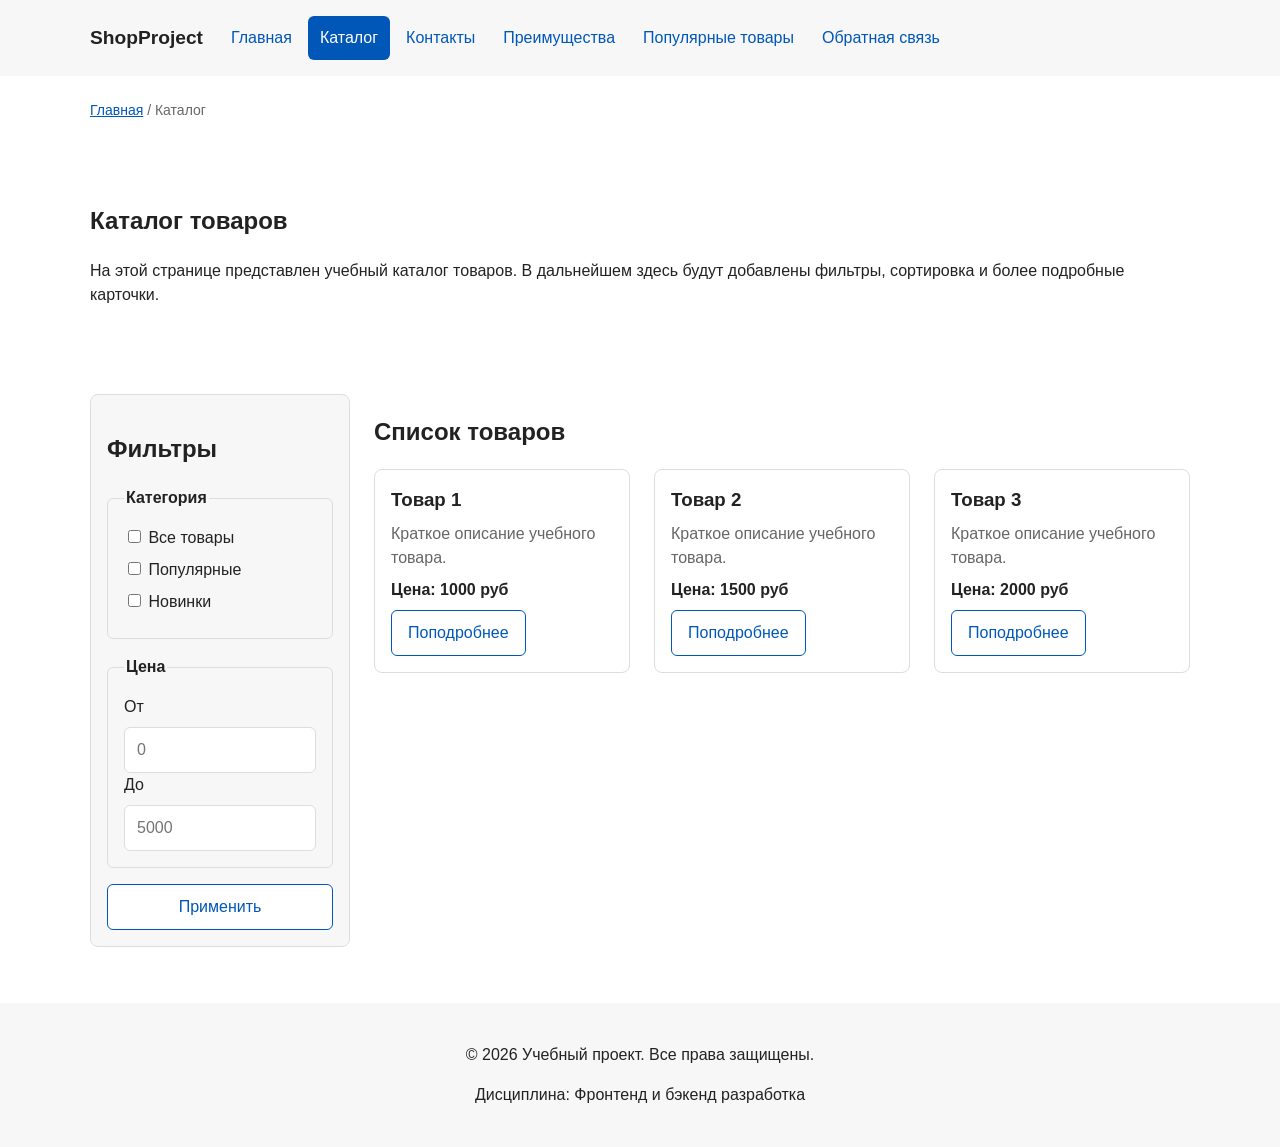
==== catalog.html @ de34247c "feat: add responsive layout styles" ====
<!DOCTYPE html>
<html lang="ru">
<head>
  <meta charset="UTF-8">
  <meta name="viewport" content="width=device-width, initial-scale=1.0">
  <meta name="description" content="Каталог товаров учебного интернет-магазина.">
  <title>Каталог товаров — Учебный интернет-магазин</title>
  <link rel="stylesheet" href="css/style.css">
  <link rel="stylesheet" href="css/responsive.css">
</head>
<body>
    <header class="site-header">
        <div class="site-header__inner">

            <a class="site-header__logo" href="index.html">
                ShopProject
            </a>

            <nav class="site-nav" aria-label="Основная навигация">
                <ul class="site-nav__list">
                    <li class="site-nav__item">
                        <a class="site-nav__link" href="index.html">Главная</a>
                    </li>
                    <li class="site-nav__item">
                        <a class="site-nav__link site-nav__link--active" href="catalog.html">Каталог</a>
                    </li>
                    <li class="site-nav__item">
                        <a class="site-nav__link" href="contacts.html">Контакты</a>
                    </li>
                    <li class="site-nav__item">
                        <a class="site-nav__link" href="index.html#advantages">Преимущества</a>
                    </li>
                    <li class="site-nav__item">
                        <a class="site-nav__link" href="index.html#popular">Популярные товары</a>
                    </li>
                    <li class="site-nav__item">
                        <a class="site-nav__link" href="index.html#contacts">Обратная связь</a>
                    </li>
                </ul>
            </nav>

        </div>
    </header>

  <main>
    <nav class="breadcrumbs" aria-label="Хлебные крошки">
      <a class="breadcrumbs__link" href="index.html">Главная</a>
      <span class="breadcrumbs__current">Каталог</span>
    </nav>

    <section class="section">
      <h1>Каталог товаров</h1>
      <p>
        На этой странице представлен учебный каталог товаров.
        В дальнейшем здесь будут добавлены фильтры, сортировка и более
        подробные карточки.
      </p>
    </section>

   <section class="catalog-layout">
  <aside class="catalog-filters">
    <h2>Фильтры</h2>

    <form class="filters-form" action="#" method="get">
      <fieldset class="filters-form__fieldset">
        <legend class="filters-form__legend">Категория</legend>

        <label class="filters-form__label">
          <input type="checkbox" name="category" value="all">
          Все товары
        </label>

        <label class="filters-form__label">
          <input type="checkbox" name="category" value="popular">
          Популярные
        </label>

        <label class="filters-form__label">
          <input type="checkbox" name="category" value="new">
          Новинки
        </label>
      </fieldset>

      <fieldset class="filters-form__fieldset">
        <legend class="filters-form__legend">Цена</legend>

        <label class="filters-form__label" for="price-from">От</label>
        <input class="filters-form__input" id="price-from" name="price-from" type="number" min="0" placeholder="0">

        <label class="filters-form__label" for="price-to">До</label>
        <input class="filters-form__input" id="price-to" name="price-to" type="number" min="0" placeholder="5000">
      </fieldset>

      <button class="button" type="submit">Применить</button>
    </form>
  </aside>

  <section class="catalog-products">
    <h2>Список товаров</h2>
    <div class="products-grid">
      <article class="product-card">
        <h3 class="product-card__title">Товар 1</h3>
        <p class="product-card__description">Краткое описание учебного товара.</p>
        <p class="product-card__price">Цена: 1000 руб</p>
        <a class="button product-card__button" href="product.html#product-1">Поподробнее</a>
      </article>
      <article class="product-card">
        <h3 class="product-card__title">Товар 2</h3>
        <p class="product-card__description">Краткое описание учебного товара.</p>
        <p class="product-card__price">Цена: 1500 руб</p>
        <a class="button product-card__button" href="product.html#product-2">Поподробнее</a>
      </article>
      <article class="product-card">
        <h3 class="product-card__title">Товар 3</h3>
        <p class="product-card__description">Краткое описание учебного товара.</p>
        <p class="product-card__price">Цена: 2000 руб</p>
        <a class="button product-card__button" href="product.html#product-3">Поподробнее</a>
      </article>
    </div>
  </section>
</section>

  </main>

  <footer>
    <p>&copy; 2026 Учебный проект. Все права защищены.</p>
    <p>Дисциплина: Фронтенд и бэкенд разработка</p>
  </footer>
</body>
</html>
---- css/style.css ----
/* 1. Переменные дизайна (практическая №4) */

:root {
    --color-bg: #fff;
    --color-text: #222;
    --color-muted: #666;
    --color-primary: #0057b8;
    --color-primary-dark: #003f86;
    --color-border: #ddd;
    --color-surface: #f7f7f7;
    --color-surface-accent: #eef5ff;
    --color-success: #168a2f;
    --color-success-bg: #eefaf0;
    --color-danger: #b00020;
    --color-white: #fff;

    --space-xs: 4px;
    --space-sm: 8px;
    --space-md: 16px;
    --space-lg: 24px;
    --space-xl: 32px;

    --radius-sm: 6px;
    --radius-md: 8px;
    --radius-lg: 12px;

    --container-width: 1100px;
}

/* 2. Базовые стили */

*, *::before, *::after {
    box-sizing: border-box;
}

html {
    scroll-behavior: smooth;
}

body {
    margin: 0;
    font: 16px/1.5 Arial, sans-serif;
    color: var(--color-text);
    background: var(--color-bg);
}

main {
    padding-block: var(--space-lg);
}

img, video {
    max-width: 100%;
    height: auto;
}

button, input, textarea, select {
    font: inherit;
}

a {
    color: var(--color-primary);
}

a:hover {
    color: var(--color-primary-dark);
}

:where(a, button, input, select, textarea):focus-visible {
    outline: 2px solid var(--color-primary);
    outline-offset: 3px;
}

.section, .hero, .catalog-layout, .breadcrumbs, .aside-info {
    width: min(calc(100% - 32px), var(--container-width));
    margin-inline: auto;
}

.section, .hero, .catalog-layout, .aside-info {
    margin-bottom: var(--space-xl);
}

.section h2 {
    margin-top: 0;
}

/* 3. Шапка, навигация и подвал */

.site-header {
    padding-block: var(--space-md);
    background: var(--color-surface);
}

.site-header__inner {
    width: min(calc(100% - 32px), var(--container-width));
    margin-inline: auto;
    display: flex;
    flex-direction: column;
    gap: var(--space-md);
}

.site-header__logo {
    color: var(--color-text);
    font-size: 1.2rem;
    font-weight: 700;
    text-decoration: none;
}

.site-nav__list {
    display: flex;
    flex-direction: column;
    gap: var(--space-xs);
    padding: 0;
    margin: 0;
    list-style: none;
}

.site-nav__link {
    display: block;
    padding: 10px 12px;
    color: var(--color-primary);
    text-decoration: none;
    border-radius: var(--radius-sm);
}

.site-nav__link:hover,
.site-nav__link--active {
    color: var(--color-white);
    background: var(--color-primary);
}

.site-footer, footer {
    padding: var(--space-lg);
    background: var(--color-surface);
    text-align: center;
}

/* 4. Кнопки, крошки, заметки */

.button {
    display: inline-block;
    padding: 10px 16px;
    border: 1px solid var(--color-primary);
    border-radius: var(--radius-sm);
    color: var(--color-primary);
    background: var(--color-white);
    text-decoration: none;
    cursor: pointer;
}

.button:hover,
.button--primary:hover,
.button--secondary:hover {
    color: var(--color-white);
    background: var(--color-primary-dark);
}

.button--primary {
    color: var(--color-white);
    background: var(--color-primary);
}

.button--secondary {
    color: var(--color-primary);
    background: transparent;
}

.button:disabled {
    opacity: 0.6;
    cursor: not-allowed;
}

.breadcrumbs {
    margin-bottom: var(--space-lg);
    color: var(--color-muted);
    font-size: 0.875rem;
}

.breadcrumbs__current::before {
    content: " / ";
}

.aside-info {
    padding: var(--space-md);
    border-left: 4px solid var(--color-primary);
    background: var(--color-surface);
}

/* 5. Первый экран */

.hero {
    padding: var(--space-xl);
    background: var(--color-surface-accent);
    border-radius: var(--radius-lg);
}

.hero__content, .hero__media {
    min-width: 0;
}

.hero__title {
    margin-top: 0;
    line-height: 1.1;
}

.hero__image {
    display: block;
    width: 100%;
    border-radius: var(--radius-md);
    object-fit: cover;
}

/* 6. Карточки товаров */

.products-grid {
    display: grid;
    grid-template-columns: minmax(0, 1fr);
    gap: var(--space-lg);
}

.product-card {
    display: flex;
    flex-direction: column;
    min-width: 0;
    gap: var(--space-sm);
    padding: var(--space-md);
    border: 1px solid var(--color-border);
    border-radius: var(--radius-md);
    background: var(--color-bg);
}

.product-card:hover,
.product-card--featured {
    border-color: var(--color-primary);
}

.product-card__image {
    display: block;
    width: 100%;
    aspect-ratio: 4 / 3;
    object-fit: cover;
    border-radius: var(--radius-md);
}

.product-card__title,
.product-card__description,
.product-card__price {
    margin: 0;
    overflow-wrap: anywhere;
}

.product-card__description {
    color: var(--color-muted);
}

.product-card__price {
    font-weight: 700;
}

.product-card__button {
    margin-top: auto;
    align-self: flex-start;
}

/* 7. Каталог с фильтрами */

.catalog-layout {
    display: grid;
    grid-template-columns: minmax(0, 1fr);
    grid-template-areas: "filters" "products";
    gap: var(--space-lg);
}

.catalog-filters {
    grid-area: filters;
    min-width: 0;
    padding: var(--space-md);
    border: 1px solid var(--color-border);
    border-radius: var(--radius-md);
    background: var(--color-surface);
}

.catalog-products {
    grid-area: products;
    min-width: 0;
}

.filters-form {
    display: grid;
    gap: var(--space-md);
}

.filters-form__fieldset {
    min-width: 0;
    margin: 0;
    padding: var(--space-md);
    border: 1px solid var(--color-border);
    border-radius: var(--radius-sm);
}

.filters-form__legend {
    font-weight: 700;
}

.filters-form__label {
    display: block;
    margin-bottom: var(--space-sm);
}

.filters-form__input {
    width: 100%;
    min-width: 0;
    padding: 10px 12px;
    border: 1px solid var(--color-border);
    border-radius: var(--radius-sm);
}

/* 8. Одна product.html для трёх товаров */

.product-links, .product-navigation {
    display: flex;
    flex-wrap: wrap;
    gap: var(--space-md);
}

.product-detail {
    display: none;
    scroll-margin-top: var(--space-lg);
}

#product-1 {
    display: block;
}

.product-detail:target {
    display: block;
}

body:has(.product-detail:target) #product-1:not(:target) {
    display: none;
}

.product-detail__layout {
    display: grid;
    grid-template-columns: minmax(0, 1fr);
    gap: var(--space-lg);
    align-items: start;
}

.product-detail__media {
    position: relative;
    min-width: 0;
}

.product-detail__image {
    display: block;
    width: 100%;
    aspect-ratio: 4 / 3;
    object-fit: cover;
    border: 1px solid var(--color-border);
    border-radius: var(--radius-md);
}

.product-detail__badge {
    position: absolute;
    top: 12px;
    right: 12px;
    padding: 6px 12px;
    border-radius: var(--radius-sm);
    color: var(--color-white);
    background: var(--color-primary);
    font-weight: 700;
}

.product-detail__title,
.product-detail__subtitle {
    margin-top: 0;
}

.product-detail__description {
    line-height: 1.6;
}

.product-detail__price {
    font-size: 1.4rem;
    font-weight: 700;
}

.product-detail__availability {
    margin-bottom: var(--space-lg);
}

.product-detail__back {
    display: block;
    margin-top: var(--space-md);
}

/* 9. Таблица характеристик */

.product-specifications {
    margin-top: var(--space-xl);
}

.table-wrapper {
    width: 100%;
    overflow-x: auto;
    -webkit-overflow-scrolling: touch;
}

.product-table {
    width: 100%;
    min-width: 480px;
    border-collapse: collapse;
    text-align: left;
}

.product-table__caption {
    padding: 12px;
    font-weight: 700;
    text-align: left;
}

.product-table th,
.product-table td {
    padding: 12px;
    border: 1px solid var(--color-border);
    text-align: left;
}

.product-table__head {
    background: var(--color-surface);
}

/* 10. Форма заявки */

.order-form__field {
    margin-bottom: var(--space-md);
}

.order-form__label {
    display: block;
    margin-bottom: var(--space-xs);
}

.order-form__input,
.order-form__select,
.order-form__textarea {
    display: block;
    width: 100%;
    min-width: 0;
    min-height: 44px;
    padding: 10px 12px;
    border: 1px solid var(--color-border);
    border-radius: var(--radius-sm);
    background: var(--color-white);
}

.order-form__textarea {
    min-height: 120px;
    resize: vertical;
}

.order-form__input:hover,
.order-form__select:hover,
.order-form__textarea:hover {
    border-color: var(--color-primary);
}

.order-form__input[aria-invalid="true"],
.order-form__select[aria-invalid="true"],
.order-form__textarea[aria-invalid="true"] {
    border-color: var(--color-danger);
}

.order-form__field--checkbox input {
    width: auto;
    min-height: auto;
}

.order-form__actions {
    display: flex;
    flex-wrap: wrap;
    gap: var(--space-md);
}

.order-page__form {
    display: grid;
    grid-template-columns: minmax(0, 1fr);
    gap: var(--space-md);
    max-width: 760px;
    padding: var(--space-lg);
    border: 1px solid var(--color-border);
    border-radius: var(--radius-md);
}

.order-page__form .order-form__field {
    min-width: 0;
    margin-bottom: 0;
}

.order-page__form .order-form__field--checkbox,
.order-page__form .order-form__field--wide,
.order-page__form .order-form__actions {
    grid-column: 1 / -1;
}

/* 11. Модальное окно */

.order-dialog {
    width: min(calc(100% - 32px), 560px);
    max-height: calc(100dvh - 32px);
    padding: var(--space-lg);
    overflow: auto;
    border: 0;
    border-radius: var(--radius-lg);
}

.order-dialog::backdrop {
    background: rgb(0 0 0 / 0.5);
}

.order-dialog__title {
    margin-top: 0;
}

.success-message {
    max-width: var(--container-width);
    margin: var(--space-lg) auto;
    padding: var(--space-md);
    border-left: 4px solid var(--color-success);
    background: var(--color-success-bg);
}

.success-message[hidden] {
    display: none;
}
---- css/responsive.css ----
/* Практическая №12. Mobile First */
/* Подключается после style.css */

/* 1. Телефон */

.section {
    padding-block: clamp(16px, 3vw, 40px);
}

.site-header {
    position: static;
}

.site-nav__list {
    flex-direction: column;
    align-items: stretch;
}

.hero {
    display: grid;
    grid-template-columns: minmax(0, 1fr);
    gap: var(--space-lg);
    align-items: center;
}

.hero__title {
    font-size: clamp(28px, 7vw, 56px);
}

.products-grid {
    grid-template-columns: minmax(0, 1fr);
}

.catalog-layout {
    grid-template-columns: minmax(0, 1fr);
    grid-template-areas: "filters" "products";
}

.catalog-filters {
    position: static;
}

.product-detail__layout {
    grid-template-columns: minmax(0, 1fr);
}

.order-page__form {
    grid-template-columns: minmax(0, 1fr);
}

.table-wrapper {
    overflow-x: auto;
}

.order-dialog {
    max-height: calc(100dvh - 32px);
    overflow-y: auto;
}

/* 2. От 640px */

@media (min-width: 640px) {
    .products-grid {
        grid-template-columns: repeat(2, minmax(0, 1fr));
    }
}

/* 3. От 768px */

@media (min-width: 768px) {
    .site-header__inner {
        flex-direction: row;
        align-items: center;
        flex-wrap: wrap;
    }

    .site-nav__list {
        flex-direction: row;
        flex-wrap: wrap;
        align-items: center;
    }

    .product-detail__layout {
        grid-template-columns: repeat(2, minmax(0, 1fr));
    }

    .order-page__form {
        grid-template-columns: repeat(2, minmax(0, 1fr));
    }

    .order-page__form .order-form__field--wide,
    .order-page__form .order-form__field--checkbox,
    .order-page__form .order-form__actions {
        grid-column: 1 / -1;
    }
}

/* 4. От 900px */

@media (min-width: 900px) {
    .hero:has(.hero__media) {
        grid-template-columns:
            minmax(0, 1fr)
            minmax(280px, 480px);
    }
}

/* 5. От 1024px */

@media (min-width: 1024px) {
    .site-header {
        position: sticky;
        top: 0;
        z-index: 100;
    }

    .products-grid {
        grid-template-columns: repeat(3, minmax(0, 1fr));
    }

    .catalog-layout {
        grid-template-columns: 260px minmax(0, 1fr);
        grid-template-areas: "filters products";
        align-items: start;
    }

    .catalog-filters {
        position: sticky;
        top: 120px;
    }

    .product-detail {
        scroll-margin-top: 130px;
    }
}
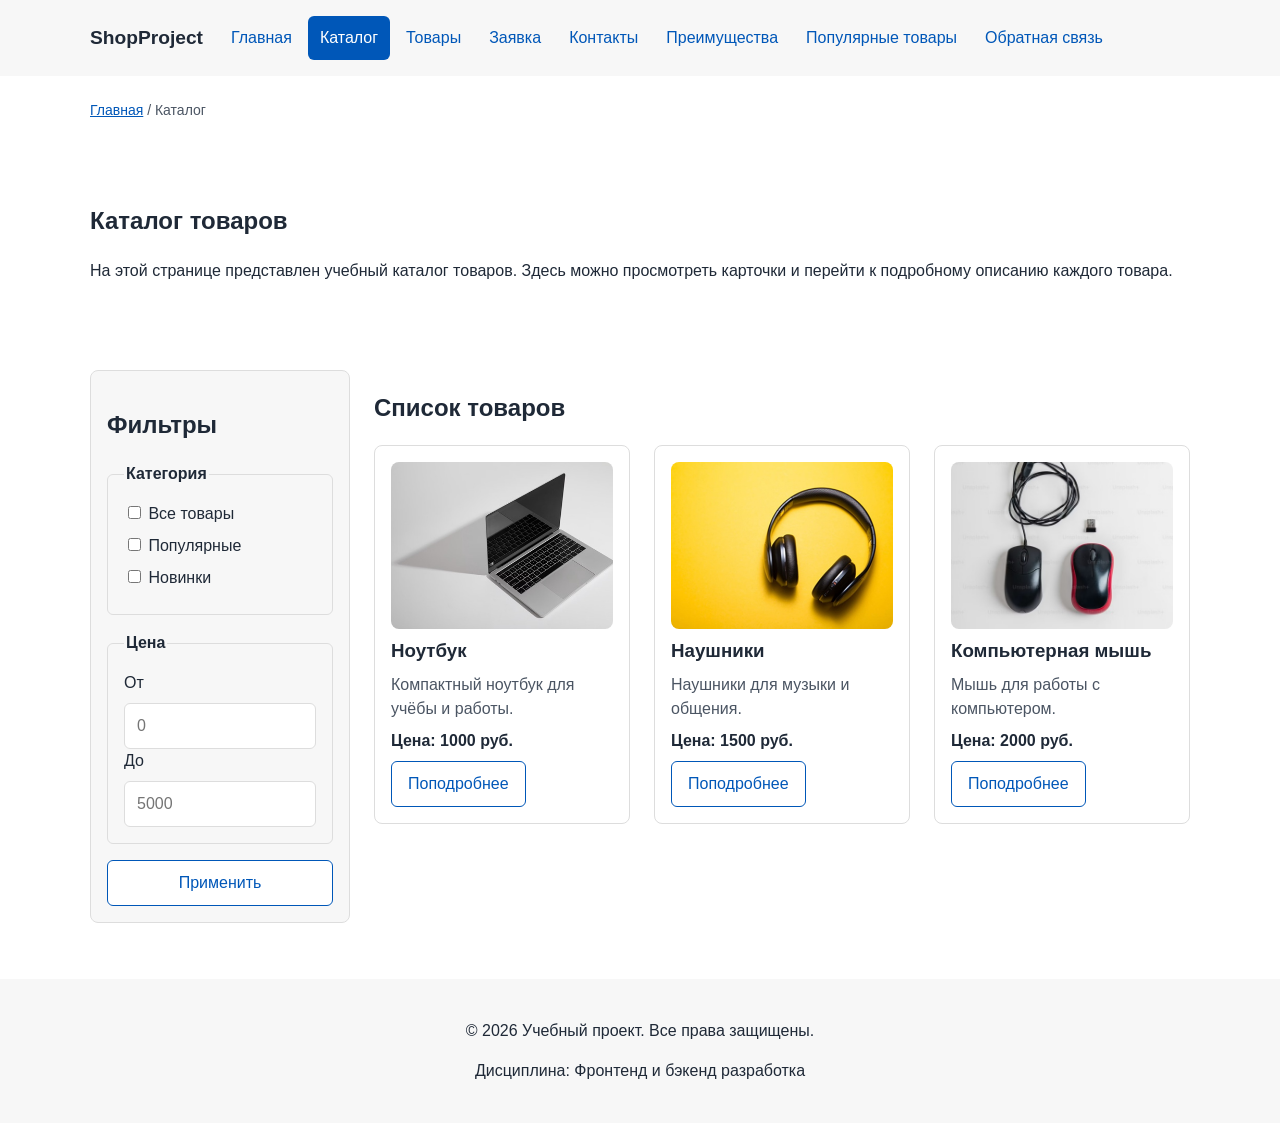
==== commit 762ac909: "fix: improve accessibility and add Lighthouse report" ====
--- a/catalog.html
+++ b/catalog.html
@@ -1,20 +1,24 @@
+
 <!DOCTYPE html>
 <html lang="ru">
 <head>
-  <meta charset="UTF-8">
-  <meta name="viewport" content="width=device-width, initial-scale=1.0">
-  <meta name="description" content="Каталог товаров учебного интернет-магазина.">
-  <title>Каталог товаров — Учебный интернет-магазин</title>
-  <link rel="stylesheet" href="css/style.css">
-  <link rel="stylesheet" href="css/responsive.css">
+    <meta charset="UTF-8">
+    <meta name="viewport" content="width=device-width, initial-scale=1.0">
+    <meta name="description" content="Каталог товаров учебного интернет-магазина.">
+    <title>Каталог — ShopProject</title>
+
+    <link rel="stylesheet" href="css/style.css">
+    <link rel="stylesheet" href="css/responsive.css">
+    <script src="js/main.js" defer></script>
 </head>
 <body>
+    <a class="skip-link" href="#main">
+        Перейти к основному содержимому
+    </a>
+
     <header class="site-header">
         <div class="site-header__inner">
-
-            <a class="site-header__logo" href="index.html">
-                ShopProject
-            </a>
+            <a class="site-header__logo" href="index.html">ShopProject</a>
 
             <nav class="site-nav" aria-label="Основная навигация">
                 <ul class="site-nav__list">
@@ -22,7 +26,14 @@
                         <a class="site-nav__link" href="index.html">Главная</a>
                     </li>
                     <li class="site-nav__item">
-                        <a class="site-nav__link site-nav__link--active" href="catalog.html">Каталог</a>
+                        <a class="site-nav__link site-nav__link--active"
+                           href="catalog.html" aria-current="page">Каталог</a>
+                    </li>
+                    <li class="site-nav__item">
+                        <a class="site-nav__link" href="product.html">Товары</a>
+                    </li>
+                    <li class="site-nav__item">
+                        <a class="site-nav__link" href="order.html">Заявка</a>
                     </li>
                     <li class="site-nav__item">
                         <a class="site-nav__link" href="contacts.html">Контакты</a>
@@ -38,93 +49,139 @@
                     </li>
                 </ul>
             </nav>
-
         </div>
     </header>
 
-  <main>
-    <nav class="breadcrumbs" aria-label="Хлебные крошки">
-      <a class="breadcrumbs__link" href="index.html">Главная</a>
-      <span class="breadcrumbs__current">Каталог</span>
-    </nav>
+    <main id="main" tabindex="-1">
+        <nav class="breadcrumbs" aria-label="Хлебные крошки">
+            <a class="breadcrumbs__link" href="index.html">Главная</a>
+            <span class="breadcrumbs__current" aria-current="page">
+                Каталог
+            </span>
+        </nav>
 
-    <section class="section">
-      <h1>Каталог товаров</h1>
-      <p>
-        На этой странице представлен учебный каталог товаров.
-        В дальнейшем здесь будут добавлены фильтры, сортировка и более
-        подробные карточки.
-      </p>
-    </section>
+        <section class="section">
+            <h1>Каталог товаров</h1>
+            <p>
+                На этой странице представлен учебный каталог товаров.
+                Здесь можно просмотреть карточки и перейти к подробному
+                описанию каждого товара.
+            </p>
+        </section>
 
-   <section class="catalog-layout">
-  <aside class="catalog-filters">
-    <h2>Фильтры</h2>
+        <section class="catalog-layout">
+            <aside class="catalog-filters">
+                <h2>Фильтры</h2>
 
-    <form class="filters-form" action="#" method="get">
-      <fieldset class="filters-form__fieldset">
-        <legend class="filters-form__legend">Категория</legend>
+                <form class="filters-form" action="#" method="get">
+                    <fieldset class="filters-form__fieldset">
+                        <legend class="filters-form__legend">Категория</legend>
 
-        <label class="filters-form__label">
-          <input type="checkbox" name="category" value="all">
-          Все товары
-        </label>
+                        <label class="filters-form__label">
+                            <input type="checkbox" name="category" value="all">
+                            Все товары
+                        </label>
 
-        <label class="filters-form__label">
-          <input type="checkbox" name="category" value="popular">
-          Популярные
-        </label>
+                        <label class="filters-form__label">
+                            <input type="checkbox" name="category" value="popular">
+                            Популярные
+                        </label>
 
-        <label class="filters-form__label">
-          <input type="checkbox" name="category" value="new">
-          Новинки
-        </label>
-      </fieldset>
+                        <label class="filters-form__label">
+                            <input type="checkbox" name="category" value="new">
+                            Новинки
+                        </label>
+                    </fieldset>
 
-      <fieldset class="filters-form__fieldset">
-        <legend class="filters-form__legend">Цена</legend>
+                    <fieldset class="filters-form__fieldset">
+                        <legend class="filters-form__legend">Цена</legend>
 
-        <label class="filters-form__label" for="price-from">От</label>
-        <input class="filters-form__input" id="price-from" name="price-from" type="number" min="0" placeholder="0">
+                        <label class="filters-form__label" for="price-from">От</label>
+                        <input class="filters-form__input"
+                               id="price-from" name="price-from"
+                               type="number" min="0" placeholder="0">
 
-        <label class="filters-form__label" for="price-to">До</label>
-        <input class="filters-form__input" id="price-to" name="price-to" type="number" min="0" placeholder="5000">
-      </fieldset>
+                        <label class="filters-form__label" for="price-to">До</label>
+                        <input class="filters-form__input"
+                               id="price-to" name="price-to"
+                               type="number" min="0" placeholder="5000">
+                    </fieldset>
 
-      <button class="button" type="submit">Применить</button>
-    </form>
-  </aside>
+                    <button class="button" type="submit">Применить</button>
+                </form>
+            </aside>
 
-  <section class="catalog-products">
-    <h2>Список товаров</h2>
-    <div class="products-grid">
-      <article class="product-card">
-        <h3 class="product-card__title">Товар 1</h3>
-        <p class="product-card__description">Краткое описание учебного товара.</p>
-        <p class="product-card__price">Цена: 1000 руб</p>
-        <a class="button product-card__button" href="product.html#product-1">Поподробнее</a>
-      </article>
-      <article class="product-card">
-        <h3 class="product-card__title">Товар 2</h3>
-        <p class="product-card__description">Краткое описание учебного товара.</p>
-        <p class="product-card__price">Цена: 1500 руб</p>
-        <a class="button product-card__button" href="product.html#product-2">Поподробнее</a>
-      </article>
-      <article class="product-card">
-        <h3 class="product-card__title">Товар 3</h3>
-        <p class="product-card__description">Краткое описание учебного товара.</p>
-        <p class="product-card__price">Цена: 2000 руб</p>
-        <a class="button product-card__button" href="product.html#product-3">Поподробнее</a>
-      </article>
-    </div>
-  </section>
-</section>
+            <section class="catalog-products">
+                <h2>Список товаров</h2>
 
-  </main>
+                <div class="products-grid">
+                    <article class="product-card">
+                        <img class="product-card__image"
+                             src="images/product-1-640.jpg"
+                             srcset="images/product-1-480.jpg 480w,
+                                     images/product-1-640.jpg 640w,
+                                     images/product-1-960.jpg 960w"
+                             sizes="(max-width: 639px) 100vw,
+                                    (max-width: 1023px) 50vw, 33vw"
+                             alt="Серебристый ноутбук"
+                             width="640" height="480" loading="lazy">
 
-  <footer>
-    <p>&copy; 2026 Учебный проект. Все права защищены.</p>
-    <p>Дисциплина: Фронтенд и бэкенд разработка</p>
-  </footer>
+                        <h3 class="product-card__title">Ноутбук</h3>
+                        <p class="product-card__description">
+                            Компактный ноутбук для учёбы и работы.
+                        </p>
+                        <p class="product-card__price">Цена: 1000 руб.</p>
+                        <a class="button product-card__button"
+                           href="product.html#product-1">Поподробнее</a>
+                    </article>
+
+                    <article class="product-card">
+                        <img class="product-card__image"
+                             src="images/product-2-640.jpg"
+                             srcset="images/product-2-480.jpg 480w,
+                                     images/product-2-640.jpg 640w,
+                                     images/product-2-960.jpg 960w"
+                             sizes="(max-width: 639px) 100vw,
+                                    (max-width: 1023px) 50vw, 33vw"
+                             alt="Чёрные полноразмерные наушники"
+                             width="640" height="480" loading="lazy">
+
+                        <h3 class="product-card__title">Наушники</h3>
+                        <p class="product-card__description">
+                            Наушники для музыки и общения.
+                        </p>
+                        <p class="product-card__price">Цена: 1500 руб.</p>
+                        <a class="button product-card__button"
+                           href="product.html#product-2">Поподробнее</a>
+                    </article>
+
+                    <article class="product-card">
+                        <img class="product-card__image"
+                             src="images/product-3-640.jpg"
+                             srcset="images/product-3-480.jpg 480w,
+                                     images/product-3-640.jpg 640w,
+                                     images/product-3-960.jpg 960w"
+                             sizes="(max-width: 639px) 100vw,
+                                    (max-width: 1023px) 50vw, 33vw"
+                             alt="Две компьютерные мыши"
+                             width="640" height="480" loading="lazy">
+
+                        <h3 class="product-card__title">Компьютерная мышь</h3>
+                        <p class="product-card__description">
+                            Мышь для работы с компьютером.
+                        </p>
+                        <p class="product-card__price">Цена: 2000 руб.</p>
+                        <a class="button product-card__button"
+                           href="product.html#product-3">Поподробнее</a>
+                    </article>
+                </div>
+            </section>
+        </section>
+    </main>
+
+    <footer class="site-footer">
+        <p>© 2026 Учебный проект. Все права защищены.</p>
+        <p>Дисциплина: Фронтенд и бэкенд разработка</p>
+    </footer>
 </body>
 </html>
--- a/css/style.css
+++ b/css/style.css
@@ -1,10 +1,8 @@
-
 /* 1. Переменные дизайна (практическая №4) */
-
 :root {
     --color-bg: #fff;
-    --color-text: #222;
-    --color-muted: #666;
+    --color-text: #1f2937;
+    --color-muted: #4b5563;
     --color-primary: #0057b8;
     --color-primary-dark: #003f86;
     --color-border: #ddd;
@@ -14,83 +12,44 @@
     --color-success-bg: #eefaf0;
     --color-danger: #b00020;
     --color-white: #fff;
-
     --space-xs: 4px;
     --space-sm: 8px;
     --space-md: 16px;
     --space-lg: 24px;
     --space-xl: 32px;
-
     --radius-sm: 6px;
     --radius-md: 8px;
     --radius-lg: 12px;
-
     --container-width: 1100px;
 }
 
 /* 2. Базовые стили */
-
-*, *::before, *::after {
-    box-sizing: border-box;
-}
-
-html {
-    scroll-behavior: smooth;
-}
-
+*, *::before, *::after { box-sizing: border-box; }
+html { scroll-behavior: smooth; }
 body {
     margin: 0;
     font: 16px/1.5 Arial, sans-serif;
     color: var(--color-text);
     background: var(--color-bg);
 }
-
-main {
-    padding-block: var(--space-lg);
-}
-
-img, video {
-    max-width: 100%;
-    height: auto;
-}
-
-button, input, textarea, select {
-    font: inherit;
-}
-
-a {
-    color: var(--color-primary);
-}
-
-a:hover {
-    color: var(--color-primary-dark);
-}
-
-:where(a, button, input, select, textarea):focus-visible {
-    outline: 2px solid var(--color-primary);
+main { padding-block: var(--space-lg); }
+img, video { max-width: 100%; height: auto; }
+button, input, textarea, select { font: inherit; }
+a { color: var(--color-primary); }
+a:hover { color: var(--color-primary-dark); }
+:focus-visible {
+    outline: 3px solid var(--color-primary);
     outline-offset: 3px;
 }
-
 .section, .hero, .catalog-layout, .breadcrumbs, .aside-info {
     width: min(calc(100% - 32px), var(--container-width));
     margin-inline: auto;
 }
-
-.section, .hero, .catalog-layout, .aside-info {
-    margin-bottom: var(--space-xl);
-}
-
-.section h2 {
-    margin-top: 0;
-}
+.section, .hero, .catalog-layout, .aside-info { margin-bottom: var(--space-xl); }
+.section h2 { margin-top: 0; }
 
 /* 3. Шапка, навигация и подвал */
-
-.site-header {
-    padding-block: var(--space-md);
-    background: var(--color-surface);
-}
-
+.site-header { padding-block: var(--space-md); background: var(--color-surface); }
 .site-header__inner {
     width: min(calc(100% - 32px), var(--container-width));
     margin-inline: auto;
@@ -98,14 +57,12 @@
     flex-direction: column;
     gap: var(--space-md);
 }
-
 .site-header__logo {
     color: var(--color-text);
     font-size: 1.2rem;
     font-weight: 700;
     text-decoration: none;
 }
-
 .site-nav__list {
     display: flex;
     flex-direction: column;
@@ -114,7 +71,6 @@
     margin: 0;
     list-style: none;
 }
-
 .site-nav__link {
     display: block;
     padding: 10px 12px;
@@ -122,13 +78,10 @@
     text-decoration: none;
     border-radius: var(--radius-sm);
 }
-
-.site-nav__link:hover,
-.site-nav__link--active {
+.site-nav__link:hover, .site-nav__link--active {
     color: var(--color-white);
     background: var(--color-primary);
 }
-
 .site-footer, footer {
     padding: var(--space-lg);
     background: var(--color-surface);
@@ -136,7 +89,6 @@
 }
 
 /* 4. Кнопки, крошки, заметки */
-
 .button {
     display: inline-block;
     padding: 10px 16px;
@@ -147,39 +99,15 @@
     text-decoration: none;
     cursor: pointer;
 }
-
-.button:hover,
-.button--primary:hover,
-.button--secondary:hover {
+.button:hover, .button--primary:hover, .button--secondary:hover {
     color: var(--color-white);
     background: var(--color-primary-dark);
 }
-
-.button--primary {
-    color: var(--color-white);
-    background: var(--color-primary);
-}
-
-.button--secondary {
-    color: var(--color-primary);
-    background: transparent;
-}
-
-.button:disabled {
-    opacity: 0.6;
-    cursor: not-allowed;
-}
-
-.breadcrumbs {
-    margin-bottom: var(--space-lg);
-    color: var(--color-muted);
-    font-size: 0.875rem;
-}
-
-.breadcrumbs__current::before {
-    content: " / ";
-}
-
+.button--primary { color: var(--color-white); background: var(--color-primary); }
+.button--secondary { color: var(--color-primary); background: transparent; }
+.button:disabled { opacity: 0.6; cursor: not-allowed; }
+.breadcrumbs { margin-bottom: var(--space-lg); color: var(--color-muted); font-size: 0.875rem; }
+.breadcrumbs__current::before { content: " / "; }
 .aside-info {
     padding: var(--space-md);
     border-left: 4px solid var(--color-primary);
@@ -187,22 +115,13 @@
 }
 
 /* 5. Первый экран */
-
 .hero {
     padding: var(--space-xl);
     background: var(--color-surface-accent);
     border-radius: var(--radius-lg);
 }
-
-.hero__content, .hero__media {
-    min-width: 0;
-}
-
-.hero__title {
-    margin-top: 0;
-    line-height: 1.1;
-}
-
+.hero__content, .hero__media { min-width: 0; }
+.hero__title { margin-top: 0; line-height: 1.1; }
 .hero__image {
     display: block;
     width: 100%;
@@ -211,13 +130,7 @@
 }
 
 /* 6. Карточки товаров */
-
-.products-grid {
-    display: grid;
-    grid-template-columns: minmax(0, 1fr);
-    gap: var(--space-lg);
-}
-
+.products-grid { display: grid; grid-template-columns: minmax(0, 1fr); gap: var(--space-lg); }
 .product-card {
     display: flex;
     flex-direction: column;
@@ -228,12 +141,7 @@
     border-radius: var(--radius-md);
     background: var(--color-bg);
 }
-
-.product-card:hover,
-.product-card--featured {
-    border-color: var(--color-primary);
-}
-
+.product-card:hover, .product-card--featured { border-color: var(--color-primary); }
 .product-card__image {
     display: block;
     width: 100%;
@@ -241,36 +149,21 @@
     object-fit: cover;
     border-radius: var(--radius-md);
 }
-
-.product-card__title,
-.product-card__description,
-.product-card__price {
+.product-card__title, .product-card__description, .product-card__price {
     margin: 0;
     overflow-wrap: anywhere;
 }
-
-.product-card__description {
-    color: var(--color-muted);
-}
-
-.product-card__price {
-    font-weight: 700;
-}
-
-.product-card__button {
-    margin-top: auto;
-    align-self: flex-start;
-}
+.product-card__description { color: var(--color-muted); }
+.product-card__price { font-weight: 700; }
+.product-card__button { margin-top: auto; align-self: flex-start; }
 
 /* 7. Каталог с фильтрами */
-
 .catalog-layout {
     display: grid;
     grid-template-columns: minmax(0, 1fr);
     grid-template-areas: "filters" "products";
     gap: var(--space-lg);
 }
-
 .catalog-filters {
     grid-area: filters;
     min-width: 0;
@@ -279,17 +172,8 @@
     border-radius: var(--radius-md);
     background: var(--color-surface);
 }
-
-.catalog-products {
-    grid-area: products;
-    min-width: 0;
-}
-
-.filters-form {
-    display: grid;
-    gap: var(--space-md);
-}
-
+.catalog-products { grid-area: products; min-width: 0; }
+.filters-form { display: grid; gap: var(--space-md); }
 .filters-form__fieldset {
     min-width: 0;
     margin: 0;
@@ -297,16 +181,8 @@
     border: 1px solid var(--color-border);
     border-radius: var(--radius-sm);
 }
-
-.filters-form__legend {
-    font-weight: 700;
-}
-
-.filters-form__label {
-    display: block;
-    margin-bottom: var(--space-sm);
-}
-
+.filters-form__legend { font-weight: 700; }
+.filters-form__label { display: block; margin-bottom: var(--space-sm); }
 .filters-form__input {
     width: 100%;
     min-width: 0;
@@ -315,43 +191,23 @@
     border-radius: var(--radius-sm);
 }
 
-/* 8. Одна product.html для трёх товаров */
-
+/* 8. Одна product.html для трёх товаров: #product-1, #product-2, #product-3 */
 .product-links, .product-navigation {
     display: flex;
     flex-wrap: wrap;
     gap: var(--space-md);
 }
-
-.product-detail {
-    display: none;
-    scroll-margin-top: var(--space-lg);
-}
-
-#product-1 {
-    display: block;
-}
-
-.product-detail:target {
-    display: block;
-}
-
-body:has(.product-detail:target) #product-1:not(:target) {
-    display: none;
-}
-
+.product-detail { display: none; scroll-margin-top: var(--space-lg); }
+#product-1 { display: block; }
+.product-detail:target { display: block; }
+body:has(.product-detail:target) #product-1:not(:target) { display: none; }
 .product-detail__layout {
     display: grid;
     grid-template-columns: minmax(0, 1fr);
     gap: var(--space-lg);
     align-items: start;
 }
-
-.product-detail__media {
-    position: relative;
-    min-width: 0;
-}
-
+.product-detail__media { position: relative; min-width: 0; }
 .product-detail__image {
     display: block;
     width: 100%;
@@ -360,7 +216,6 @@
     border: 1px solid var(--color-border);
     border-radius: var(--radius-md);
 }
-
 .product-detail__badge {
     position: absolute;
     top: 12px;
@@ -371,80 +226,28 @@
     background: var(--color-primary);
     font-weight: 700;
 }
-
-.product-detail__title,
-.product-detail__subtitle {
-    margin-top: 0;
-}
-
-.product-detail__description {
-    line-height: 1.6;
-}
-
-.product-detail__price {
-    font-size: 1.4rem;
-    font-weight: 700;
-}
-
-.product-detail__availability {
-    margin-bottom: var(--space-lg);
-}
-
-.product-detail__back {
-    display: block;
-    margin-top: var(--space-md);
-}
+.product-detail__title, .product-detail__subtitle { margin-top: 0; }
+.product-detail__description { line-height: 1.6; }
+.product-detail__price { font-size: 1.4rem; font-weight: 700; }
+.product-detail__availability { margin-bottom: var(--space-lg); }
+.product-detail__back { display: block; margin-top: var(--space-md); }
 
 /* 9. Таблица характеристик */
-
-.product-specifications {
-    margin-top: var(--space-xl);
-}
-
-.table-wrapper {
-    width: 100%;
-    overflow-x: auto;
-    -webkit-overflow-scrolling: touch;
-}
-
-.product-table {
-    width: 100%;
-    min-width: 480px;
-    border-collapse: collapse;
+.product-specifications { margin-top: var(--space-xl); }
+.table-wrapper { width: 100%; overflow-x: auto; -webkit-overflow-scrolling: touch; }
+.product-table { width: 100%; min-width: 480px; border-collapse: collapse; text-align: left; }
+.product-table__caption { padding: 12px; font-weight: 700; text-align: left; }
+.product-table th, .product-table td {
+    padding: 12px;
+    border: 1px solid var(--color-border);
     text-align: left;
 }
-
-.product-table__caption {
-    padding: 12px;
-    font-weight: 700;
-    text-align: left;
-}
-
-.product-table th,
-.product-table td {
-    padding: 12px;
-    border: 1px solid var(--color-border);
-    text-align: left;
-}
-
-.product-table__head {
-    background: var(--color-surface);
-}
-
-/* 10. Форма заявки */
-
-.order-form__field {
-    margin-bottom: var(--space-md);
-}
-
-.order-form__label {
-    display: block;
-    margin-bottom: var(--space-xs);
-}
-
-.order-form__input,
-.order-form__select,
-.order-form__textarea {
+.product-table__head { background: var(--color-surface); }
+
+/* 10. Форма заявки на order.html и в dialog */
+.order-form__field { margin-bottom: var(--space-md); }
+.order-form__label { display: block; margin-bottom: var(--space-xs); }
+.order-form__input, .order-form__select, .order-form__textarea {
     display: block;
     width: 100%;
     min-width: 0;
@@ -454,35 +257,15 @@
     border-radius: var(--radius-sm);
     background: var(--color-white);
 }
-
-.order-form__textarea {
-    min-height: 120px;
-    resize: vertical;
-}
-
-.order-form__input:hover,
-.order-form__select:hover,
-.order-form__textarea:hover {
+.order-form__textarea { min-height: 120px; resize: vertical; }
+.order-form__input:hover, .order-form__select:hover, .order-form__textarea:hover {
     border-color: var(--color-primary);
 }
-
 .order-form__input[aria-invalid="true"],
 .order-form__select[aria-invalid="true"],
-.order-form__textarea[aria-invalid="true"] {
-    border-color: var(--color-danger);
-}
-
-.order-form__field--checkbox input {
-    width: auto;
-    min-height: auto;
-}
-
-.order-form__actions {
-    display: flex;
-    flex-wrap: wrap;
-    gap: var(--space-md);
-}
-
+.order-form__textarea[aria-invalid="true"] { border-color: var(--color-danger); }
+.order-form__field--checkbox input { width: auto; min-height: auto; }
+.order-form__actions { display: flex; flex-wrap: wrap; gap: var(--space-md); }
 .order-page__form {
     display: grid;
     grid-template-columns: minmax(0, 1fr);
@@ -492,20 +275,12 @@
     border: 1px solid var(--color-border);
     border-radius: var(--radius-md);
 }
-
-.order-page__form .order-form__field {
-    min-width: 0;
-    margin-bottom: 0;
-}
-
+.order-page__form .order-form__field { min-width: 0; margin-bottom: 0; }
 .order-page__form .order-form__field--checkbox,
 .order-page__form .order-form__field--wide,
-.order-page__form .order-form__actions {
-    grid-column: 1 / -1;
-}
-
-/* 11. Модальное окно */
-
+.order-page__form .order-form__actions { grid-column: 1 / -1; }
+
+/* 11. Модальное окно и сообщение об успехе */
 .order-dialog {
     width: min(calc(100% - 32px), 560px);
     max-height: calc(100dvh - 32px);
@@ -514,15 +289,8 @@
     border: 0;
     border-radius: var(--radius-lg);
 }
-
-.order-dialog::backdrop {
-    background: rgb(0 0 0 / 0.5);
-}
-
-.order-dialog__title {
-    margin-top: 0;
-}
-
+.order-dialog::backdrop { background: rgb(0 0 0 / 0.5); }
+.order-dialog__title { margin-top: 0; }
 .success-message {
     max-width: var(--container-width);
     margin: var(--space-lg) auto;
@@ -530,7 +298,45 @@
     border-left: 4px solid var(--color-success);
     background: var(--color-success-bg);
 }
-
-.success-message[hidden] {
-    display: none;
-}
+.success-message[hidden] { display: none; }
+
+
+/* 12. Практическая №13: клавиатурная навигация и сообщения об ошибках */
+.skip-link {
+    position: fixed;
+    top: -100px;
+    left: 16px;
+    z-index: 1000;
+    padding: 10px 14px;
+    border-radius: var(--radius-sm);
+    color: #fff;
+    background: #111;
+    text-decoration: none;
+}
+.skip-link:focus, .skip-link:focus-visible { top: 16px; }
+.skip-link:hover { color: #fff; }
+
+.form-note {
+    grid-column: 1 / -1;
+    margin: 0 0 var(--space-md);
+    color: var(--color-muted);
+}
+.order-form__label abbr {
+    color: var(--color-danger);
+    text-decoration: none;
+}
+.form-error {
+    margin: 6px 0 0;
+    color: var(--color-danger);
+    font-size: 0.9rem;
+    font-weight: 600;
+}
+.form-error[hidden] { display: none; }
+.order-form__input[aria-invalid="true"],
+.order-form__select[aria-invalid="true"],
+.order-form__textarea[aria-invalid="true"],
+.order-form__field input[type="checkbox"][aria-invalid="true"] {
+    outline: 2px solid var(--color-danger);
+    outline-offset: 2px;
+}
+.success-message:focus { outline: 3px solid var(--color-primary); }
--- a/css/responsive.css
+++ b/css/responsive.css
@@ -1,136 +1,59 @@
+/* Практическая №12. Mobile First: этот файл подключается ПОСЛЕ style.css. */
 
-/* Практическая №12. Mobile First */
-/* Подключается после style.css */
-
-/* 1. Телефон */
-
-.section {
-    padding-block: clamp(16px, 3vw, 40px);
-}
-
-.site-header {
-    position: static;
-}
-
-.site-nav__list {
-    flex-direction: column;
-    align-items: stretch;
-}
-
+/* 1. Телефон: компактные отступы и одна колонка */
+.section { padding-block: clamp(16px, 3vw, 40px); }
+.site-header { position: static; }
+.site-nav__list { flex-direction: column; align-items: stretch; }
 .hero {
     display: grid;
     grid-template-columns: minmax(0, 1fr);
     gap: var(--space-lg);
     align-items: center;
 }
-
-.hero__title {
-    font-size: clamp(28px, 7vw, 56px);
-}
-
-.products-grid {
-    grid-template-columns: minmax(0, 1fr);
-}
-
+.hero__title { font-size: clamp(28px, 7vw, 56px); }
+.products-grid { grid-template-columns: minmax(0, 1fr); }
 .catalog-layout {
     grid-template-columns: minmax(0, 1fr);
     grid-template-areas: "filters" "products";
 }
+.catalog-filters { position: static; }
+.product-detail__layout { grid-template-columns: minmax(0, 1fr); }
+.order-page__form { grid-template-columns: minmax(0, 1fr); }
+.table-wrapper { overflow-x: auto; }
+.order-dialog { max-height: calc(100dvh - 32px); overflow-y: auto; }
 
-.catalog-filters {
-    position: static;
+/* 2. Небольшие планшеты: две карточки в строке */
+@media (min-width: 640px) {
+    .products-grid { grid-template-columns: repeat(2, minmax(0, 1fr)); }
 }
 
-.product-detail__layout {
-    grid-template-columns: minmax(0, 1fr);
+/* 3. Планшеты: горизонтальная навигация, две колонки в товаре и форме */
+@media (min-width: 768px) {
+    .site-header__inner { flex-direction: row; align-items: center; flex-wrap: wrap; }
+    .site-nav__list { flex-direction: row; flex-wrap: wrap; align-items: center; }
+    .product-detail__layout { grid-template-columns: repeat(2, minmax(0, 1fr)); }
+    .order-page__form { grid-template-columns: repeat(2, minmax(0, 1fr)); }
+    .order-page__form .order-form__field--wide,
+    .order-page__form .order-form__field--checkbox,
+    .order-page__form .order-form__actions { grid-column: 1 / -1; }
 }
 
-.order-page__form {
-    grid-template-columns: minmax(0, 1fr);
-}
-
-.table-wrapper {
-    overflow-x: auto;
-}
-
-.order-dialog {
-    max-height: calc(100dvh - 32px);
-    overflow-y: auto;
-}
-
-/* 2. От 640px */
-
-@media (min-width: 640px) {
-    .products-grid {
-        grid-template-columns: repeat(2, minmax(0, 1fr));
+/* 4. Ноутбук: hero с картинкой в двух колонках */
+@media (min-width: 900px) {
+    .hero:has(.hero__media) {
+        grid-template-columns: minmax(0, 1fr) minmax(280px, 480px);
     }
 }
 
-/* 3. От 768px */
-
-@media (min-width: 768px) {
-    .site-header__inner {
-        flex-direction: row;
-        align-items: center;
-        flex-wrap: wrap;
-    }
-
-    .site-nav__list {
-        flex-direction: row;
-        flex-wrap: wrap;
-        align-items: center;
-    }
-
-    .product-detail__layout {
-        grid-template-columns: repeat(2, minmax(0, 1fr));
-    }
-
-    .order-page__form {
-        grid-template-columns: repeat(2, minmax(0, 1fr));
-    }
-
-    .order-page__form .order-form__field--wide,
-    .order-page__form .order-form__field--checkbox,
-    .order-page__form .order-form__actions {
-        grid-column: 1 / -1;
-    }
-}
-
-/* 4. От 900px */
-
-@media (min-width: 900px) {
-    .hero:has(.hero__media) {
-        grid-template-columns:
-            minmax(0, 1fr)
-            minmax(280px, 480px);
-    }
-}
-
-/* 5. От 1024px */
-
+/* 5. Компьютер: три карточки, фильтр сбоку, закреплённая шапка */
 @media (min-width: 1024px) {
-    .site-header {
-        position: sticky;
-        top: 0;
-        z-index: 100;
-    }
-
-    .products-grid {
-        grid-template-columns: repeat(3, minmax(0, 1fr));
-    }
-
+    .site-header { position: sticky; top: 0; z-index: 100; }
+    .products-grid { grid-template-columns: repeat(3, minmax(0, 1fr)); }
     .catalog-layout {
         grid-template-columns: 260px minmax(0, 1fr);
         grid-template-areas: "filters products";
         align-items: start;
     }
-
-    .catalog-filters {
-        position: sticky;
-        top: 120px;
-    }
-
-    .product-detail {
-        scroll-margin-top: 130px;
-    }
+    .catalog-filters { position: sticky; top: 120px; }
+    .product-detail { scroll-margin-top: 130px; }
 }
